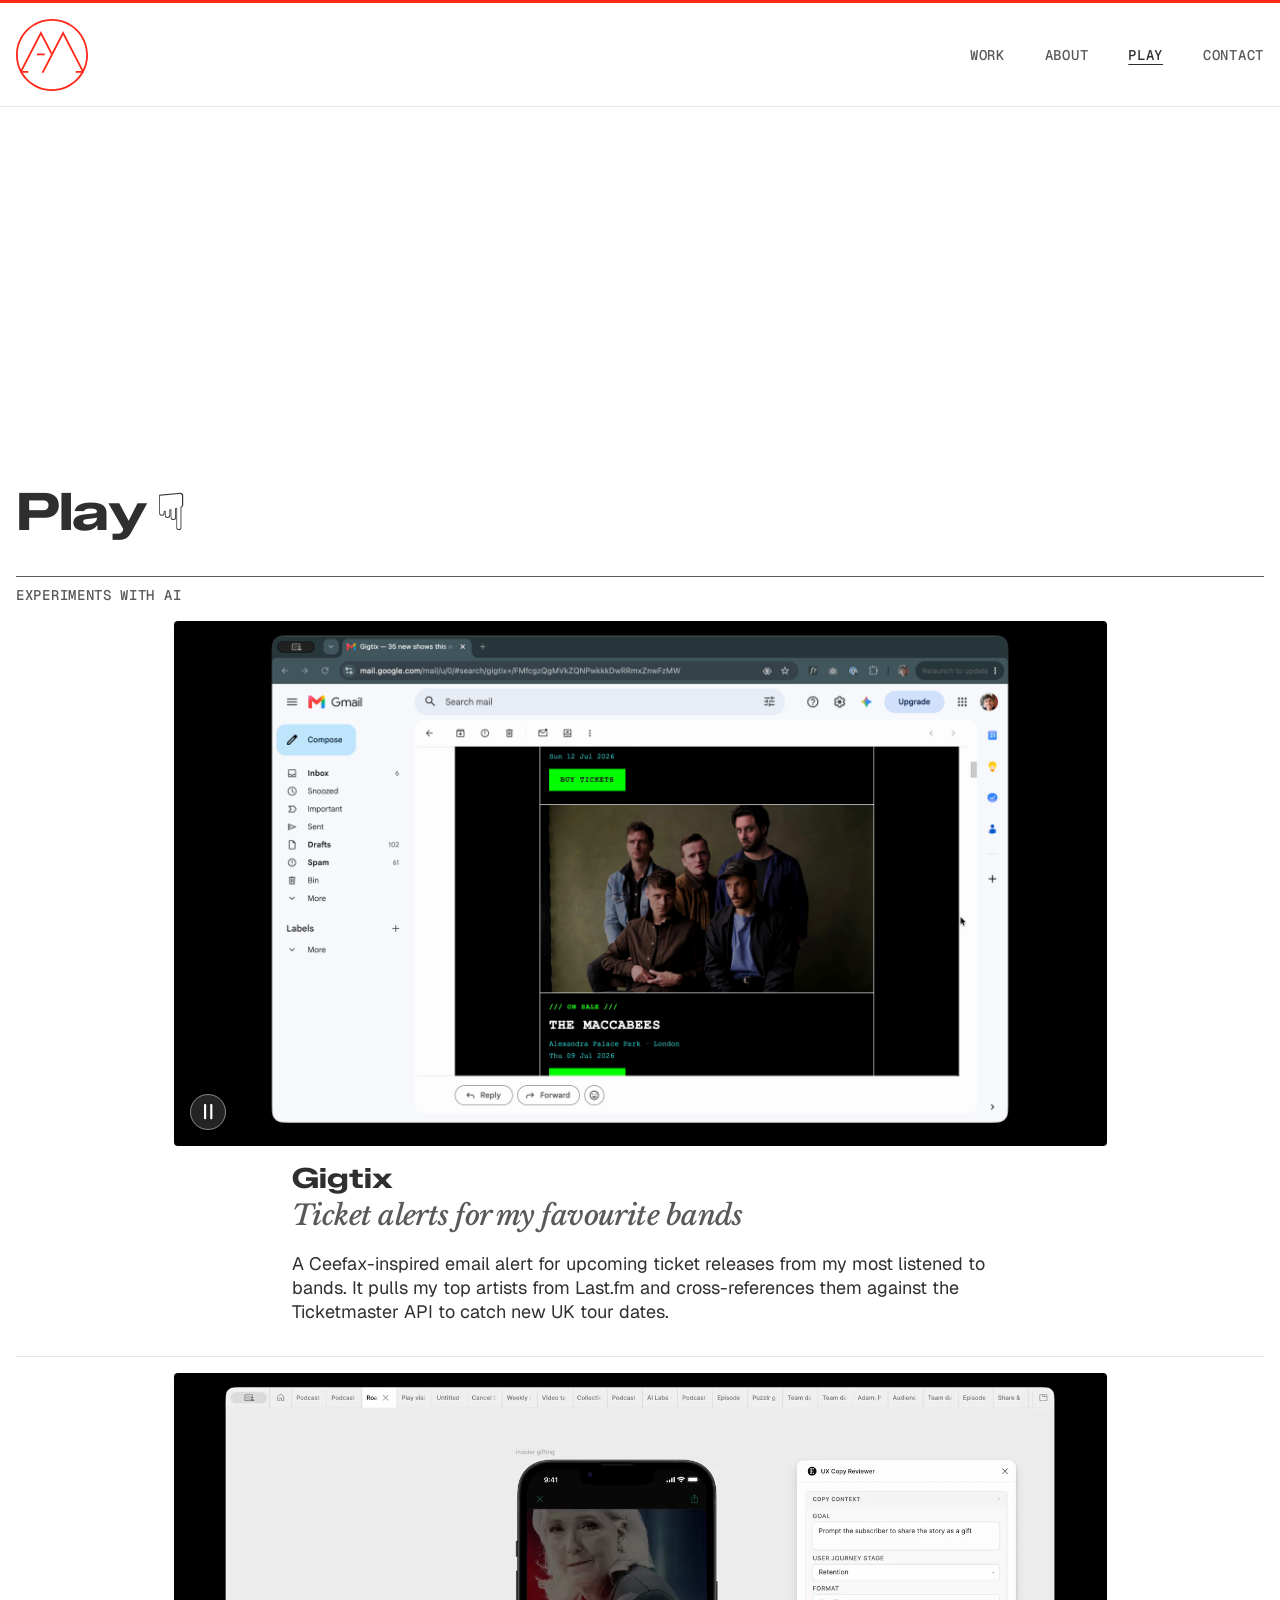
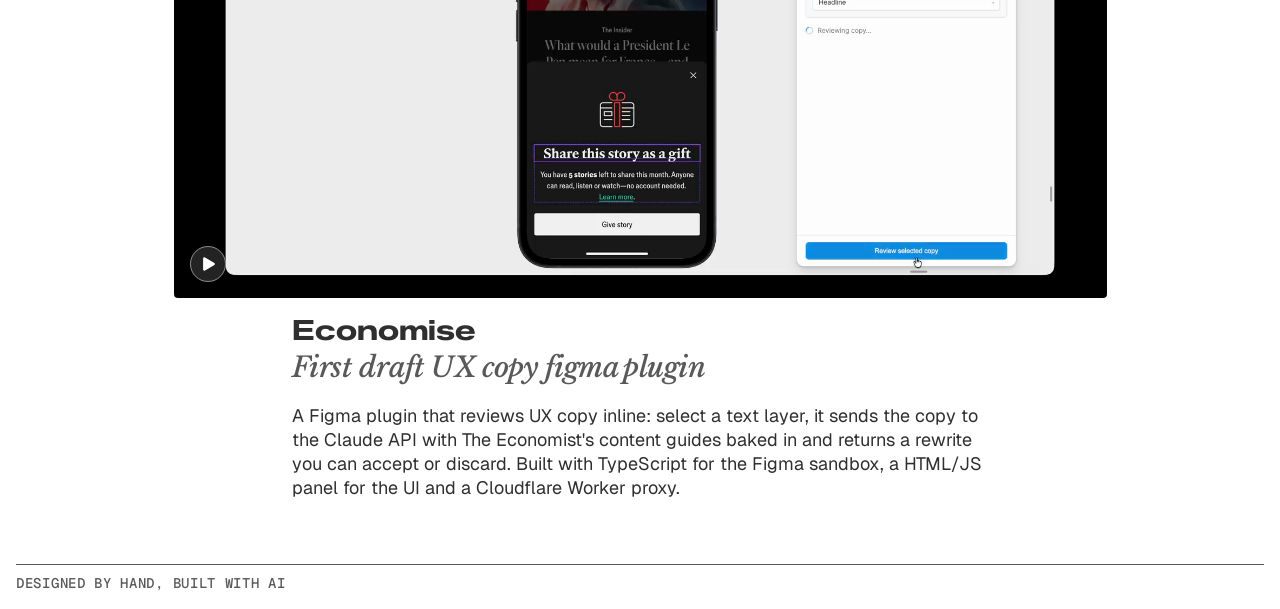
==== play.html @ e1aeb425 "Add Play page with animated hero and video experiment teasers Adds a new Play page (linked from the " ====
<!DOCTYPE html>
<html lang="en">
  <head>
    <meta charset="UTF-8" />
    <meta name="viewport" content="width=device-width, initial-scale=1.0" />
    <meta
      name="description"
      content="Play — experiments with AI from Adam Morris, designer, developer, and builder."
    />
    <meta name="theme-color" content="#0f172a" />

    <meta property="og:title" content="Play — Adam Morris" />
    <meta
      property="og:description"
      content="Experiments with AI from Adam Morris — designer, developer, and builder."
    />
    <meta property="og:type" content="website" />
    <meta property="og:url" content="https://example.com/play.html" />
    <meta property="og:locale" content="en_US" />

    <meta name="twitter:card" content="summary" />
    <meta name="twitter:title" content="Play — Adam Morris" />
    <meta
      name="twitter:description"
      content="Experiments with AI from Adam Morris — designer, developer, and builder."
    />

    <link rel="icon" href="assets/favicon.svg" type="image/svg+xml" />
    <link rel="preconnect" href="https://fonts.googleapis.com" />
    <link rel="preconnect" href="https://fonts.gstatic.com" crossorigin />
    <link
      href="https://fonts.googleapis.com/css2?family=Geist+Mono:wght@500&display=swap"
      rel="stylesheet"
    />
    <link
      href="https://fonts.googleapis.com/css2?family=Zalando+Sans+Expanded:wght@300;700&display=swap"
      rel="stylesheet"
    />
    <link
      href="https://fonts.googleapis.com/css2?family=Geist:wght@400;700&display=swap"
      rel="stylesheet"
    />
    <link
      href="https://fonts.googleapis.com/css2?family=Libre+Baskerville:ital,wght@1,400;1,700&display=swap"
      rel="stylesheet"
    />
    <link rel="stylesheet" href="css/styles.css" />

    <title>Play — Adam Morris</title>
  </head>
  <body>
    <a class="skip-link" href="#main">Skip to main content</a>

    <header class="site-nav" aria-label="Primary">
      <div class="site-nav__rule" aria-hidden="true"></div>
      <div class="site-nav__spacer" aria-hidden="true"></div>
      <nav class="site-nav__masthead">
        <a class="site-nav__logo" href="index.html#top" aria-label="Home">
          <img src="assets/nav-logo.svg" alt="" width="72" height="72" />
        </a>
        <ul class="site-nav__links">
          <li><a href="index.html#work">WORK</a></li>
          <li><a href="index.html#about">ABOUT</a></li>
          <li><a href="play.html" aria-current="page">PLAY</a></li>
          <li><a href="index.html#contact">CONTACT</a></li>
        </ul>
      </nav>
      <div class="site-nav__spacer" aria-hidden="true"></div>
      <div class="rule rule--thin site-nav__bottom-rule" aria-hidden="true"></div>
    </header>

    <main id="main" class="page" tabindex="-1">
      <div id="top" class="page__top" aria-hidden="true"></div>

      <section class="page-header page-header--play" aria-labelledby="hero-heading">
        <div class="page-header__inner">
          <div class="page-header__titleblock">
            <h1 id="hero-heading" class="page-header__name play-title" aria-label="Play">
              <span class="play-title__letters" aria-hidden="true"><span class="play-letter" data-letter>P</span><span class="play-letter" data-letter>l</span><span class="play-letter" data-letter>a</span><span class="play-letter" data-letter>y</span></span><button type="button" class="play-letter play-letter--symbol" id="playReset" data-letter aria-label="Replay animation">☟</button>
            </h1>
          </div>
        </div>
      </section>

      <section id="experiments" class="page-section" aria-labelledby="experiments-heading">
        <header class="page-section__header">
          <div class="rule rule--thin" aria-hidden="true"></div>
          <h2 id="experiments-heading" class="page-section__kicker">EXPERIMENTS WITH AI</h2>
        </header>

        <article class="teaser teaser--single">
          <div class="teaser__media teaser__media--black" data-video-teaser>
            <video
              class="teaser__img"
              poster="assets/figma/gigtix.png"
              muted
              loop
              playsinline
              preload="metadata"
              data-video
            >
              <source src="assets/video/gigtix.mp4" type="video/mp4" />
            </video>
            <button class="teaser__btn" type="button" aria-label="Play video" data-video-toggle>
              <svg viewBox="0 0 36 36" aria-hidden="true">
                <circle class="teaser__btn__bg" cx="18" cy="18" r="18" />
                <circle class="teaser__btn__ring" cx="18" cy="18" r="17.5" fill="none" />
                <path
                  class="teaser__btn__glyph"
                  data-glyph
                  transform="translate(13.091 11.365) scale(0.8474)"
                  d="M0 14.1152V1.54688C0 1.02539 0.134766 0.638672 0.404297 0.386719C0.673828 0.128906 0.993164 0 1.3623 0C1.69043 0 2.01562 0.09375 2.33789 0.28125L12.832 6.39844C13.2188 6.62695 13.5 6.84668 13.6758 7.05762C13.8574 7.26855 13.9482 7.52637 13.9482 7.83105C13.9482 8.12988 13.8574 8.3877 13.6758 8.60449C13.5 8.81543 13.2188 9.03223 12.832 9.25488L2.33789 15.3809C2.01562 15.5684 1.69043 15.6621 1.3623 15.6621C0.993164 15.6621 0.673828 15.5332 0.404297 15.2754C0.134766 15.0176 0 14.6309 0 14.1152Z"
                />
              </svg>
            </button>
          </div>
          <div class="teaser__body">
            <div class="teaser__intro">
              <hgroup class="teaser-heading">
                <h3 class="teaser-heading__title">Gigtix</h3>
                <p class="teaser-heading__sub">Ticket alerts for my favourite bands</p>
              </hgroup>
            </div>
            <p class="teaser__desc">
              A Ceefax-inspired email alert for upcoming ticket releases from my most listened to bands. It
              pulls my top artists from Last.fm and cross-references them against the Ticketmaster API to
              catch new UK tour dates.
            </p>
          </div>
        </article>

        <div class="rule rule--thin" aria-hidden="true"></div>

        <article class="teaser teaser--single teaser--last">
          <div class="teaser__media teaser__media--black" data-video-teaser>
            <video
              class="teaser__img"
              poster="assets/figma/economise.png"
              muted
              loop
              playsinline
              preload="metadata"
              data-video
            >
              <source src="assets/video/economise.mp4" type="video/mp4" />
            </video>
            <button class="teaser__btn" type="button" aria-label="Play video" data-video-toggle>
              <svg viewBox="0 0 36 36" aria-hidden="true">
                <circle class="teaser__btn__bg" cx="18" cy="18" r="18" />
                <circle class="teaser__btn__ring" cx="18" cy="18" r="17.5" fill="none" />
                <path
                  class="teaser__btn__glyph"
                  data-glyph
                  transform="translate(13.091 11.365) scale(0.8474)"
                  d="M0 14.1152V1.54688C0 1.02539 0.134766 0.638672 0.404297 0.386719C0.673828 0.128906 0.993164 0 1.3623 0C1.69043 0 2.01562 0.09375 2.33789 0.28125L12.832 6.39844C13.2188 6.62695 13.5 6.84668 13.6758 7.05762C13.8574 7.26855 13.9482 7.52637 13.9482 7.83105C13.9482 8.12988 13.8574 8.3877 13.6758 8.60449C13.5 8.81543 13.2188 9.03223 12.832 9.25488L2.33789 15.3809C2.01562 15.5684 1.69043 15.6621 1.3623 15.6621C0.993164 15.6621 0.673828 15.5332 0.404297 15.2754C0.134766 15.0176 0 14.6309 0 14.1152Z"
                />
              </svg>
            </button>
          </div>
          <div class="teaser__body">
            <div class="teaser__intro">
              <hgroup class="teaser-heading">
                <h3 class="teaser-heading__title">Economise</h3>
                <p class="teaser-heading__sub">First draft UX copy figma plugin</p>
              </hgroup>
            </div>
            <p class="teaser__desc">
              A Figma plugin that reviews UX copy inline: select a text layer, it sends the copy to the
              Claude API with The Economist's content guides baked in and returns a rewrite you can accept
              or discard. Built with TypeScript for the Figma sandbox, a HTML/JS panel for the UI and a
              Cloudflare Worker proxy.
            </p>
          </div>
        </article>
      </section>

      <section class="page-section page-section--footer" aria-label="Footer">
        <header class="page-section__header">
          <div class="rule rule--thin" aria-hidden="true"></div>
          <p class="page-section__kicker">DESIGNED BY HAND, BUILT WITH AI</p>
        </header>
      </section>
    </main>

    <script src="assets/js/main.js" defer></script>
    <script src="assets/js/play.js" defer></script>
    <script>
      (function () {
        const nav = document.querySelector(".site-nav");
        if (!nav) return;

        function update() {
          nav.classList.toggle("is-scrolled", window.scrollY > 0);
        }

        window.addEventListener("scroll", update, { passive: true });
        update();
      })();
    </script>
  </body>
</html>
---- css/styles.css ----
/* --------------------------------------------------------------------------
   Design tokens
   -------------------------------------------------------------------------- */
:root {
  --color-bg: #ffffff;
  --color-bg-elevated: #ffffff;
  --color-text: #2f2f2f;
  --color-text-muted: #595959;
  --color-accent: #2563eb;
  --color-accent-hover: #1d4ed8;
  --color-border: #e2e8f0;
  --color-border-subtle: #f0f0f0;
  --color-hero-bg: #ffffff;
  --color-hero-text: #2f2f2f;
  --color-hero-muted: #595959;
  --color-red: #ff2919;

  --font-sans: "Geist", ui-sans-serif, system-ui, -apple-system, "Segoe UI", Roboto,
    "Helvetica Neue", Arial, sans-serif;

  --space-1: 0.25rem;
  --space-2: 0.5rem;
  --space-3: 0.75rem;
  --space-4: 1rem;
  --space-6: 1.5rem;
  --space-8: 2rem;
  --space-12: 3rem;
  --space-16: 4rem;
  --space-24: 6rem;

  --radius-sm: 6px;
  --radius-md: 10px;
  --shadow-sm: 0 1px 2px rgba(15, 23, 42, 0.06);
  --max-content: 42rem;
  --page-width: 1440px;
  --page-gutter: 16px;
  --content-width: 1408px;

  --nav-height: 106px;
  --nav-rule-height: 3px;
  --nav-pad-x: 16px;
  --nav-link-gap: 40px;
  --nav-link-color: #595959;
  --nav-rule-color: var(--color-red);

  --transition-fast: 150ms ease;

  --hero-name-size: 52px;
  --hero-name-line: 52px;
  --hero-name-size-sm: 44px;
  --hero-name-line-sm: 44px;

  --hero-headline-size: 44px;
  --hero-headline-line: 52px;
  --hero-headline-size-sm: 28px;
  --hero-headline-line-sm: 32px;
}

*,
*::before,
*::after {
  box-sizing: border-box;
}

html {
  scroll-behavior: smooth;
}

@media (prefers-reduced-motion: reduce) {
  html {
    scroll-behavior: auto;
  }

  *,
  *::before,
  *::after {
    animation-duration: 0.01ms !important;
    animation-iteration-count: 1 !important;
    transition-duration: 0.01ms !important;
  }
}

body {
  margin: 0;
  font-family: var(--font-sans);
  font-size: 1.0625rem;
  line-height: 1.6;
  color: var(--color-text);
  background-color: var(--color-bg);
}

img {
  max-width: 100%;
  height: auto;
}

/* --------------------------------------------------------------------------
   Accessibility
   -------------------------------------------------------------------------- */
.skip-link {
  position: absolute;
  top: var(--space-2);
  left: var(--space-2);
  z-index: 100;
  padding: var(--space-2) var(--space-4);
  font-weight: 600;
  color: var(--color-hero-bg);
  background: var(--color-bg-elevated);
  border-radius: var(--radius-sm);
  box-shadow: var(--shadow-sm);
  text-decoration: none;
  clip: rect(0 0 0 0);
  clip-path: inset(50%);
  width: 1px;
  height: 1px;
  overflow: hidden;
  white-space: nowrap;
}

.skip-link:focus {
  clip: auto;
  clip-path: none;
  width: auto;
  height: auto;
  outline: 2px solid var(--color-accent);
  outline-offset: 2px;
}

:focus-visible {
  outline: 2px solid var(--color-accent);
  outline-offset: 2px;
}

.button:focus-visible {
  outline-offset: 4px;
}

/* --------------------------------------------------------------------------
   Page layout
   -------------------------------------------------------------------------- */
.page {
  width: 100%;
  max-width: none;
  margin: 0;
  padding: var(--nav-height) var(--nav-pad-x) 0;
}

.page__top {
  position: absolute;
  top: 0;
  left: 0;
  width: 1px;
  height: 1px;
  overflow: hidden;
}

.rule {
  width: 100%;
  background: var(--color-border);
}

.rule--thin {
  height: 1px;
}

.muted {
  color: var(--color-text-muted);
}

/* --------------------------------------------------------------------------
   Header block (Figma "Header")
   -------------------------------------------------------------------------- */
.page-header {
  min-height: 432px;
  display: flex;
  align-items: flex-end;
  padding: 0 0 0 0;
  margin-top: 0;
}

.page-header__inner {
  width: 100%;
  display: flex;
  flex-direction: column;
  gap: 56px;
  align-items: flex-start;
  justify-content: flex-end;
  padding-bottom: 0;
}

.page-header__titleblock {
  width: 694px;
  max-width: 100%;
}

.page-header__name {
  margin: 0;
  font-family: "Zalando Sans Expanded", var(--font-sans);
  font-weight: 700;
  font-size: var(--hero-name-size);
  line-height: var(--hero-name-line);
  letter-spacing: -0.02em;
  color: var(--color-text);
}

.page-header__label {
  margin: 0;
  font-family: "Geist Mono", ui-monospace, SFMono-Regular, Menlo, Monaco, Consolas,
    "Liberation Mono", "Courier New", monospace;
  font-weight: 500;
  font-size: 14px;
  line-height: 20px;
  letter-spacing: 0.7px;
  text-transform: uppercase;
  color: var(--color-text-muted);
}

.page-header__headline {
  margin: 0;
  width: 100%;
  font-family: "Zalando Sans Expanded", var(--font-sans);
  font-weight: 300;
  font-size: var(--hero-headline-size);
  line-height: var(--hero-headline-line);
  letter-spacing: -0.02em;
  color: var(--color-text);
}

/* --------------------------------------------------------------------------
   Play page
   -------------------------------------------------------------------------- */
.play-title__letters {
  display: inline-block;
}

.play-letter {
  display: inline-block;
  opacity: 0;
  transition: opacity 120ms ease;
  transform: translateY(0);
}

.play-letter--symbol {
  margin-left: 0.16em;
  border: 0;
  padding: 0;
  background: transparent;
  font: inherit;
  color: inherit;
  cursor: pointer;
  transition: color var(--transition-fast);
}

.play-letter--symbol:hover,
.play-letter--symbol:focus-visible {
  color: var(--color-red);
}

.teaser.teaser--single {
  flex-direction: column;
  align-items: center;
  margin-bottom: 32px;
}

.teaser--single.teaser--last {
  margin-bottom: 64px;
}

.teaser--single .teaser__media {
  width: 100%;
  max-width: 933px;
  flex: none;
}

.teaser--single .teaser__body {
  width: 100%;
  max-width: 696px;
  flex: none;
}

/* --------------------------------------------------------------------------
   Sections
   -------------------------------------------------------------------------- */
.page-section {
  margin-top: 38px;
  scroll-margin-top: calc(var(--nav-height) + 24px);
}

.page-section__header {
  display: flex;
  flex-direction: column;
  gap: 8px;
  margin-bottom: 16px;
}

.page-section__header .rule {
  background: var(--color-text-muted);
}

.page-section__kicker {
  margin: 0;
  font-family: "Geist Mono", ui-monospace, SFMono-Regular, Menlo, Monaco, Consolas,
    "Liberation Mono", "Courier New", monospace;
  font-weight: 500;
  font-size: 14px;
  line-height: 20px;
  letter-spacing: 0.7px;
  color: var(--color-text-muted);
}

/* --------------------------------------------------------------------------
   Work teasers
   -------------------------------------------------------------------------- */
.teaser {
  display: flex;
  gap: 16px;
  align-items: center;
  width: 100%;
  margin: 16px 0;
}

.teaser__body {
  flex: 459 1 0;
  display: flex;
  flex-direction: column;
  gap: 18px;
}

.teaser__intro {
  display: flex;
  flex-direction: column;
  gap: 8px;
}

.teaser__fly {
  margin: 0;
  font-family: "Geist Mono", ui-monospace, SFMono-Regular, Menlo, Monaco, Consolas,
    "Liberation Mono", "Courier New", monospace;
  font-weight: 600;
  font-size: 14px;
  line-height: 18px;
  letter-spacing: 0.7px;
  color: var(--color-red);
}

.teaser-heading {
  display: flex;
  flex-direction: column;
  gap: 4px;
  margin: 0;
}

.teaser-heading__title {
  margin: 0;
  font-family: "Zalando Sans Expanded", var(--font-sans);
  font-weight: 700;
  font-size: 28px;
  line-height: 32px;
  letter-spacing: 0;
  color: var(--color-text);
}

.teaser-heading__sub {
  margin: 0;
  font-family: "Libre Baskerville", serif;
  font-style: italic;
  font-weight: 500;
  font-size: 28px;
  line-height: 36px;
  letter-spacing: -0.56px;
  color: var(--color-text-muted);
}

.teaser__desc {
  margin: 0;
  font-family: var(--font-sans);
  font-weight: 400;
  font-size: 18px;
  line-height: 24px;
  color: var(--color-text);
}

.teaser__year {
  margin: 0;
  font-family: "Geist Mono", ui-monospace, SFMono-Regular, Menlo, Monaco, Consolas,
    "Liberation Mono", "Courier New", monospace;
  font-weight: 500;
  font-size: 14px;
  line-height: 20px;
  letter-spacing: 0.7px;
  color: var(--color-text-muted);
}

.teaser__cta {
  display: inline-flex;
  align-items: center;
  justify-content: center;
  align-self: flex-start;
  height: 44px;
  padding: 12px;
  border-radius: 2px;
  background: var(--color-text);
  color: #fff;
  text-decoration: none;
  transition: background-color var(--transition-fast);
  font-family: "Geist Mono", ui-monospace, SFMono-Regular, Menlo, Monaco, Consolas,
    "Liberation Mono", "Courier New", monospace;
  font-weight: 500;
  font-size: 14px;
  line-height: 20px;
  letter-spacing: 0.7px;
}

.teaser__cta:hover {
  background: var(--color-text-muted);
}

.teaser__media {
  aspect-ratio: 933 / 525;
  flex: 933 1 0;
  position: relative;
  overflow: hidden;
  border-radius: 4px;
  background: #fff;
}

.teaser__media--red {
  background: #d03223;
  display: grid;
  place-items: center;
}

.teaser__media--red .teaser__img {
  position: absolute;
  inset: 0;
  width: 100%;
  height: 100%;
  object-fit: contain;
}

.teaser__media--espresso {
  background: linear-gradient(to bottom, #223076, #5fc6a8);
  display: grid;
  place-items: center;
}

.teaser__media--espresso .teaser__img {
  position: absolute;
  inset: 0;
  width: 100%;
  height: 100%;
  object-fit: contain;
}

[data-parallax] {
  transform: scale(1.18);
  will-change: transform;
}

@media (prefers-reduced-motion: reduce) {
  [data-parallax] {
    transform: none;
  }
}

.teaser__media--black {
  background: #000;
}

.teaser__media--black .teaser__img {
  object-fit: contain;
}

.teaser__img {
  width: 100%;
  height: 100%;
  object-fit: cover;
  display: block;
}

.teaser__img--slide {
  position: absolute;
  inset: 0;
  opacity: 0;
  transition: opacity 900ms ease;
}

.teaser__img--slide.is-active {
  opacity: 1;
  z-index: 1;
}

.teaser__btn {
  position: absolute;
  left: 16px;
  bottom: 16px;
  width: 36px;
  height: 36px;
  padding: 0;
  border: 0;
  border-radius: 50%;
  background: transparent;
  cursor: pointer;
}

.teaser__btn svg {
  width: 36px;
  height: 36px;
  display: block;
}

.teaser__btn__bg {
  fill: #2f2f2f;
  fill-opacity: 0.75;
  transition: fill-opacity var(--transition-fast);
}

.teaser__btn__ring {
  stroke: #ffffff;
  stroke-width: 1;
  stroke-opacity: 0.45;
  transition: stroke-opacity var(--transition-fast);
}

.teaser__btn__glyph {
  fill: #ffffff;
}

.teaser__btn:hover .teaser__btn__bg {
  fill-opacity: 0.9;
}

.teaser__btn:hover .teaser__btn__ring {
  stroke-opacity: 0.65;
}

.teaser__btn:active .teaser__btn__bg {
  fill-opacity: 1;
}

.teaser__btn:active .teaser__btn__ring {
  stroke-opacity: 0.85;
}

.teaser__pager {
  position: absolute;
  right: 16px;
  bottom: 16px;
  z-index: 2;
  display: flex;
  gap: 16px;
}

.teaser__pager-btn {
  width: 36px;
  height: 36px;
  padding: 0;
  border: 0;
  border-radius: 50%;
  background: transparent;
  cursor: pointer;
}

.teaser__pager-btn svg {
  width: 36px;
  height: 36px;
  display: block;
}

.teaser__pager-btn__bg {
  fill: #2f2f2f;
  fill-opacity: 0.75;
  transition: fill-opacity var(--transition-fast);
}

.teaser__pager-btn__ring {
  stroke: #ffffff;
  stroke-opacity: 0.45;
  transition: stroke-opacity var(--transition-fast);
}

.teaser__pager-btn__glyph {
  fill: #ffffff;
}

.teaser__pager-btn:hover .teaser__pager-btn__bg {
  fill-opacity: 0.9;
}

.teaser__pager-btn:hover .teaser__pager-btn__ring {
  stroke-opacity: 0.65;
}

.teaser__pager-btn:active .teaser__pager-btn__bg {
  fill-opacity: 1;
}

.teaser__pager-btn:active .teaser__pager-btn__ring {
  stroke-opacity: 0.85;
}

/* --------------------------------------------------------------------------
   About / contact
   -------------------------------------------------------------------------- */
.about {
  display: grid;
  grid-template-columns: 696fr 103fr 577fr;
  gap: 16px;
  align-items: start;
}

.about__spacer {
  height: 432px;
}

.about__text {
  font-size: 18px;
  line-height: 24px;
  color: var(--color-text);
}

.about__text p {
  margin: 0 0 24px;
}

.about__text p:last-child {
  margin-bottom: 0;
}

.about__text a {
  color: inherit;
  text-decoration: underline;
}

.about__jobs {
  display: flex;
  flex-direction: column;
  gap: 16px;
}

.job {
  display: flex;
  gap: 16px;
  align-items: flex-start;
  justify-content: flex-end;
}

.job__company {
  flex: 221 1 0;
}

.job__org {
  margin: 0;
  font-family: "Geist Mono", ui-monospace, SFMono-Regular, Menlo, Monaco, Consolas,
    "Liberation Mono", "Courier New", monospace;
  font-weight: 600;
  font-size: 14px;
  line-height: 18px;
  letter-spacing: 0.7px;
  color: var(--color-red);
  text-transform: uppercase;
}

.job__org a {
  color: inherit;
  text-decoration: none;
}

.job__org a:hover {
  text-decoration: underline;
}

.job__dates {
  margin: 0;
  font-family: "Geist Mono", ui-monospace, SFMono-Regular, Menlo, Monaco, Consolas,
    "Liberation Mono", "Courier New", monospace;
  font-weight: 500;
  font-size: 14px;
  line-height: 20px;
  color: var(--color-text-muted);
}

.job__roles {
  flex: 340 1 0;
  display: flex;
  flex-direction: column;
  gap: 16px;
}

.role {
  display: flex;
  flex-direction: column;
}

.role__title {
  margin: 0;
  font-family: var(--font-sans);
  font-weight: 700;
  font-size: 14px;
  line-height: 20px;
  color: var(--color-text);
}

.role__dates {
  margin: 0;
  font-family: "Libre Baskerville", serif;
  font-style: italic;
  font-weight: 400;
  font-size: 14px;
  line-height: 20px;
  color: var(--color-text-muted);
}

.teaser__overlay {
  position: absolute;
  right: 32px;
  bottom: 32px;
  width: 260px;
  height: auto;
  box-shadow: 0 0 32px rgba(0, 0, 0, 0.15);
}

/* Events list teasers (Figma "EVENTS AND INTERVIEWS") */
.list-teaser {
  display: flex;
  gap: 16px;
  align-items: flex-start;
  width: 100%;
  margin: 16px 0;
  position: relative;
}

.list-teaser__body {
  flex: 1052 1 0;
}

.list-teaser__media {
  aspect-ratio: 340 / 191;
  flex: 340 1 0;
  border-radius: 4px;
  position: relative;
  overflow: hidden;
  background: #fff;
}

.list-teaser__link {
  position: absolute;
  inset: 0;
  z-index: 1;
}

.list-teaser--linked .list-teaser__img {
  transition: opacity var(--transition-fast);
}

.list-teaser--linked:hover .teaser-heading__sub {
  text-decoration: underline;
}

.list-teaser--linked:hover .list-teaser__img {
  opacity: 0.9;
}

.list-teaser__media--black {
  background: #000;
}

.list-teaser__img {
  position: absolute;
  inset: 0;
  width: 100%;
  height: 100%;
  object-fit: cover;
}

.list-teaser__img--contain {
  object-fit: contain;
}

.list-teaser__media--stack2 .stack__top {
  position: absolute;
  inset: 0;
  object-fit: cover;
}

.list-teaser__media--stack3 .stack__top {
  position: absolute;
  inset: 0;
  transform: scale(2.07) translate(-0.8%, -17.6%);
  transform-origin: center;
  object-fit: cover;
}

.list-teaser__media--stack3 .stack__top2 {
  position: absolute;
  inset: 0;
  transform: scale(1.09) translate(-2.9%, -8.4%);
  transform-origin: center;
  object-fit: cover;
}

/* Writing teasers (Figma "WRITING") */
.writing-grid {
  display: grid;
  grid-template-columns: repeat(4, 1fr);
  gap: 16px;
  margin: 16px 0 32px;
}

.writing-card {
  position: relative;
}

.writing-card__media {
  border-radius: 4px;
  border: 1px solid var(--color-border-subtle);
  overflow: hidden;
  background: #fff;
  margin-bottom: 16px;
}

.writing-card__img {
  width: 100%;
  height: auto;
  display: block;
  transition: opacity var(--transition-fast);
}

.writing-card__title {
  margin: 0 0 8px;
  font-family: "Zalando Sans Expanded", var(--font-sans);
  font-weight: 700;
  font-size: 21px;
  line-height: 26px;
  letter-spacing: 0;
  color: var(--color-text);
}

.writing-card__link {
  position: absolute;
  inset: 0;
  z-index: 1;
}

.writing-card:hover .writing-card__title {
  text-decoration: underline;
}

.writing-card:hover .writing-card__img {
  opacity: 0.9;
}

.writing-card__desc {
  margin: 0 0 16px;
  font-family: var(--font-sans);
  font-weight: 400;
  font-size: 18px;
  line-height: 24px;
  color: var(--color-text);
  display: -webkit-box;
  -webkit-line-clamp: 3;
  -webkit-box-orient: vertical;
  overflow: hidden;
}

.writing-card__meta {
  margin: 0 0 32px;
  font-family: "Geist Mono", ui-monospace, SFMono-Regular, Menlo, Monaco, Consolas,
    "Liberation Mono", "Courier New", monospace;
  font-weight: 500;
  font-size: 14px;
  line-height: 20px;
  letter-spacing: 0.7px;
  color: var(--color-text-muted);
}

.writing-cta {
  margin-top: 0;
}

.contact-links {
  font-family: var(--font-sans);
  font-weight: 700;
  font-size: 18px;
  line-height: 32px;
}

.contact-links a {
  display: block;
  color: var(--color-text);
  text-decoration: none;
}

.contact-links a:hover {
  text-decoration: underline;
}

/* Navigation */
.site-nav {
  position: fixed;
  inset: 0 0 auto 0;
  z-index: 100;
  background: #ffffff;
}

.site-nav__rule {
  height: var(--nav-rule-height);
  background: var(--nav-rule-color);
  width: 100%;
}

.site-nav__spacer {
  height: 8px;
  width: 100%;
}

.site-nav__bottom-rule {
  opacity: 0;
  transition: opacity var(--transition-fast);
}

.site-nav.is-scrolled .site-nav__bottom-rule {
  opacity: 1;
}

.site-nav__masthead {
  display: flex;
  align-items: center;
  justify-content: space-between;
  height: calc(var(--nav-height) - var(--nav-rule-height) - 16px);
  padding: 0 var(--nav-pad-x);
}

.site-nav__logo {
  display: block;
  width: 72px;
  height: 72px;
  flex: 0 0 auto;
}

.site-nav__logo img {
  display: block;
  width: 72px;
  height: 72px;
}

.site-nav__links {
  display: flex;
  align-items: center;
  justify-content: flex-end;
  gap: var(--nav-link-gap);
  margin: 0;
  padding: 0;
  list-style: none;
  font-family: "Geist Mono", ui-monospace, SFMono-Regular, Menlo, Monaco, Consolas, "Liberation Mono",
    "Courier New", monospace;
  font-weight: 500;
  font-size: 14px;
  line-height: 20px;
  letter-spacing: 0.7px;
  color: var(--nav-link-color);
}

.site-nav__links a {
  color: inherit;
  text-decoration: none;
  transition: color var(--transition-fast);
}

.site-nav__links a:hover {
  color: var(--color-text);
}

.site-nav__links a[aria-current="page"] {
  color: var(--color-text);
  text-decoration: underline;
  text-underline-offset: 4px;
}

/* --------------------------------------------------------------------------
   Responsive
   -------------------------------------------------------------------------- */
@media (max-width: 1024px) {
  .teaser {
    flex-direction: column;
    align-items: stretch;
    margin-bottom: 32px;
  }

  .teaser__body {
    flex: 0 0 auto;
    width: 100%;
  }

  .teaser__media {
    order: -1;
    flex: 0 0 auto;
    width: 100%;
  }

  .list-teaser__body {
    padding-top: 0;
  }

  .writing-grid {
    grid-template-columns: repeat(2, 1fr);
  }
}

@media (max-width: 768px) {
  .about {
    grid-template-columns: 1fr;
    gap: 40px;
  }

  .about__spacer {
    display: none;
  }

  .list-teaser {
    flex-direction: column;
    align-items: stretch;
    margin-bottom: 32px;
  }

  .list-teaser__body {
    flex: 0 0 auto;
    width: 100%;
  }

  .list-teaser__media {
    order: -1;
    flex: 0 0 auto;
    width: 100%;
  }
}

@media (max-width: 640px) {
  .teaser--bbc .teaser__overlay {
    right: 16px;
    bottom: 16px;
    width: 140px;
  }

  .writing-grid {
    grid-template-columns: 1fr;
  }
}

@media (max-width: 756px) {
  :root {
    --nav-height: 84px;
  }

  .site-nav__logo,
  .site-nav__logo img {
    width: 56px;
    height: 56px;
  }

  .page-header__name {
    font-size: var(--hero-name-size-sm);
    line-height: var(--hero-name-line-sm);
  }

  .page-header__headline {
    font-size: var(--hero-headline-size-sm);
    line-height: var(--hero-headline-line-sm);
  }
}

@media (max-width: 480px) {
  .site-nav__masthead {
    padding: 0 var(--space-4);
  }

  .site-nav__links {
    gap: 20px;
    font-size: 12px;
    letter-spacing: 0.6px;
  }

  .page {
    padding: var(--nav-height) var(--space-4) 0;
  }

  .job {
    flex-direction: column;
    align-items: flex-start;
  }

  .job:not(:last-child) {
    margin-bottom: 16px;
  }

  .job__company,
  .job__roles {
    flex: 0 0 auto;
    width: 100%;
  }

  .tweak-panel {
    right: 8px;
    bottom: 8px;
    left: 8px;
    width: auto;
  }
}
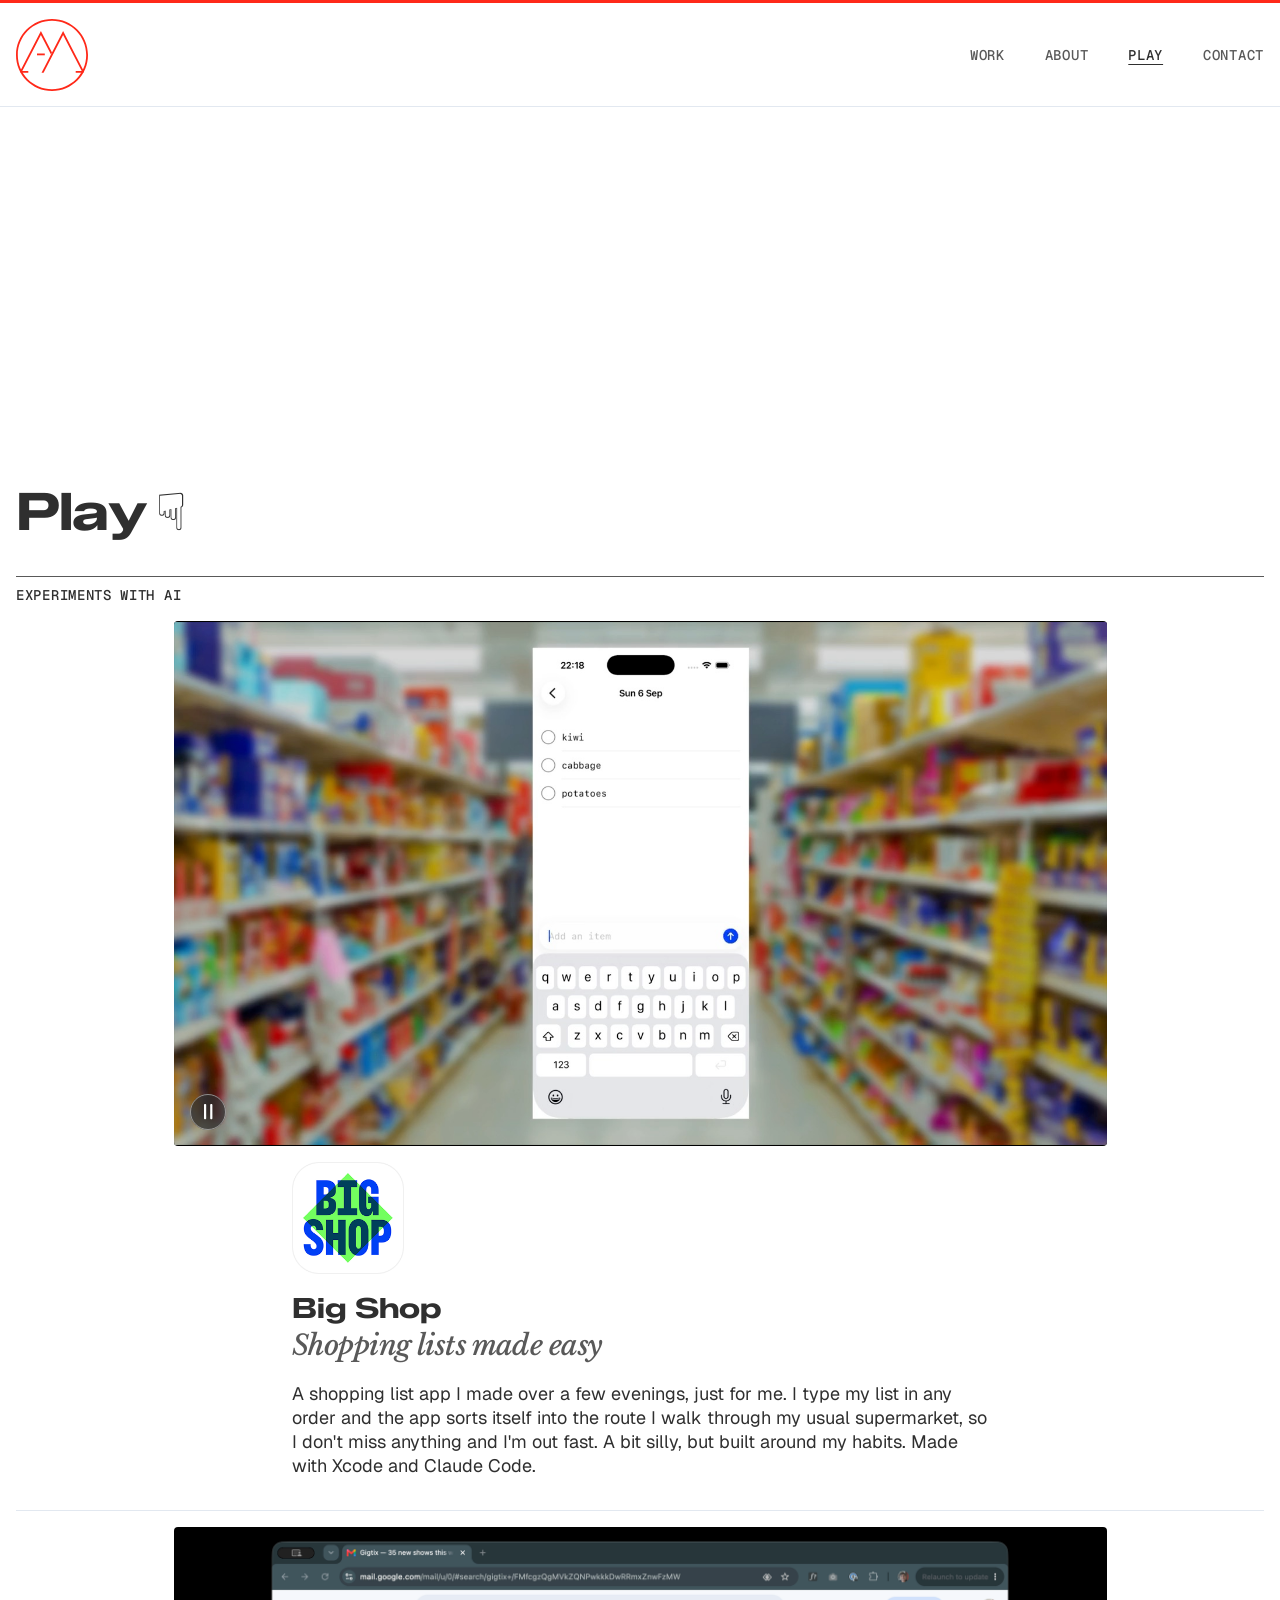
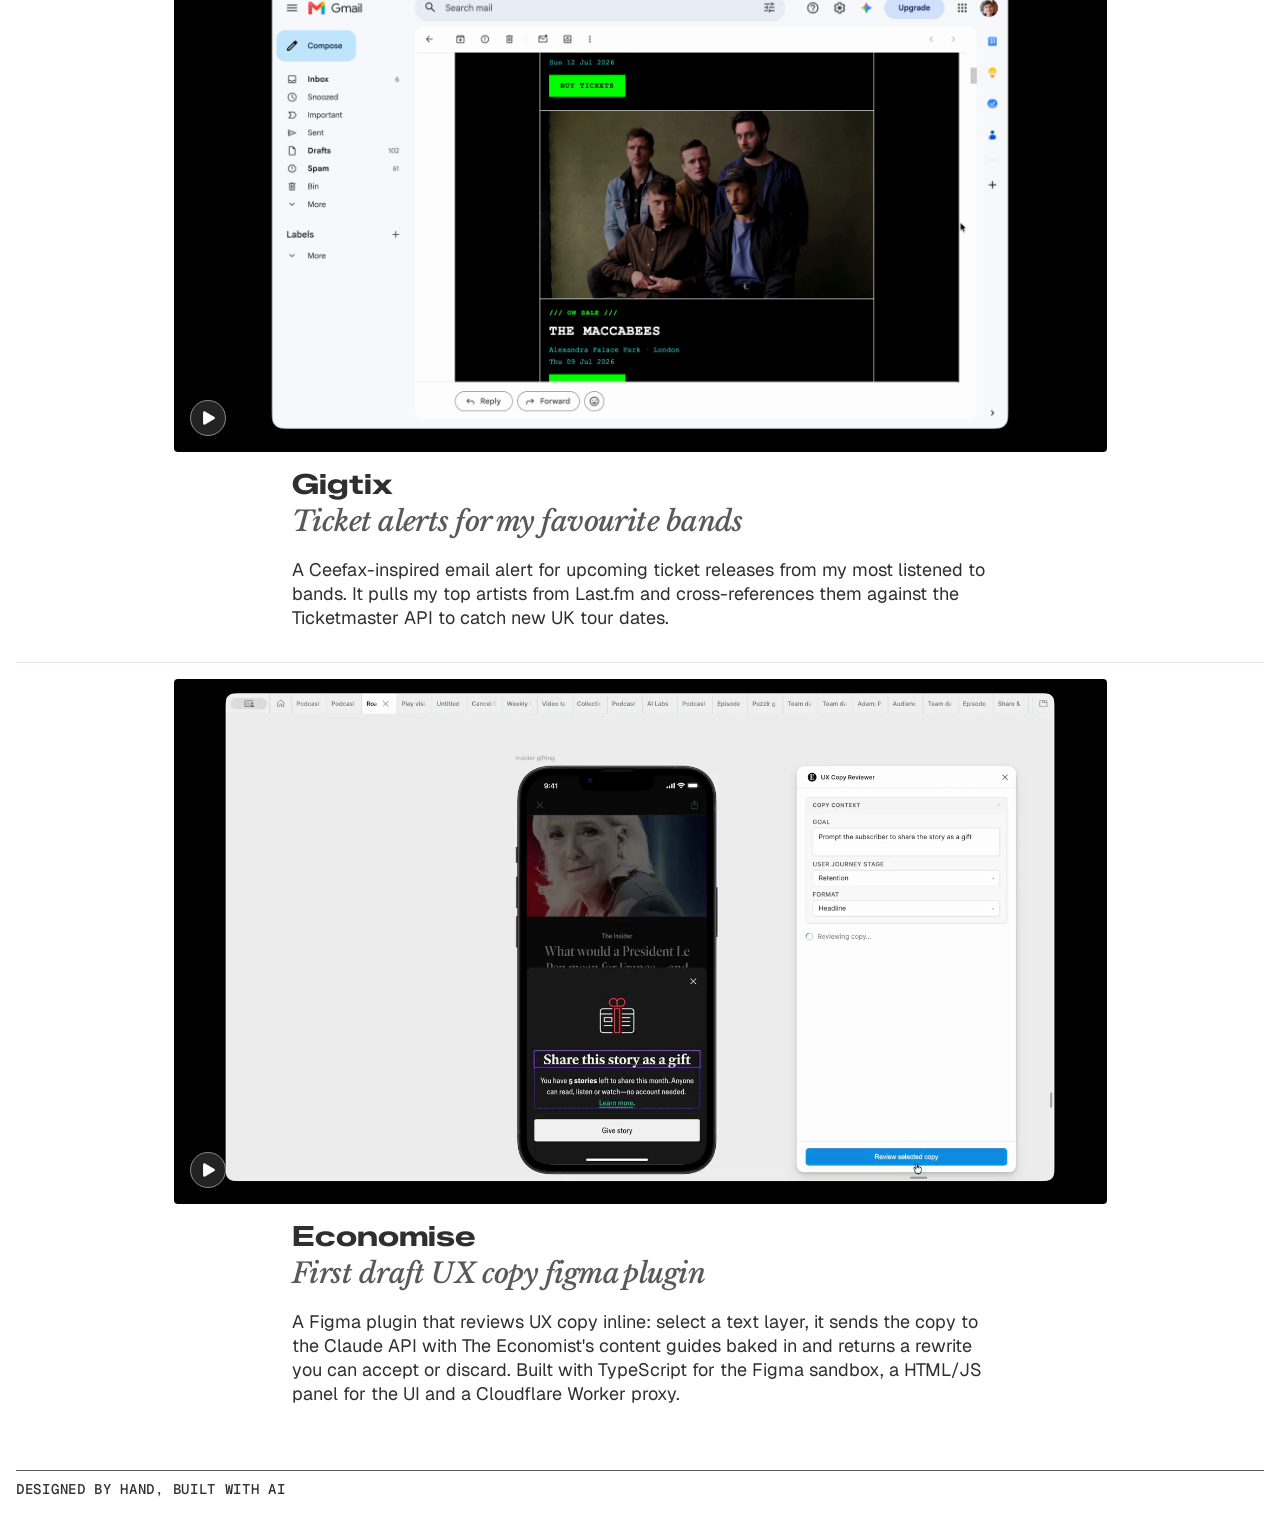
==== commit 69160490: "Add Big Shop experiment to play page Adds a new "Big Shop" item to the experiments list on play.html" ====
--- a/play.html
+++ b/play.html
@@ -8,6 +8,7 @@
       content="Play — experiments with AI from Adam Morris, designer, developer, and builder."
     />
     <meta name="theme-color" content="#0f172a" />
+    <link rel="canonical" href="https://adammorrisdesign.com/play.html" />
 
     <meta property="og:title" content="Play — Adam Morris" />
     <meta
@@ -15,15 +16,19 @@
       content="Experiments with AI from Adam Morris — designer, developer, and builder."
     />
     <meta property="og:type" content="website" />
-    <meta property="og:url" content="https://example.com/play.html" />
+    <meta property="og:url" content="https://adammorrisdesign.com/play.html" />
+    <meta property="og:image" content="https://adammorrisdesign.com/assets/og-image.png" />
+    <meta property="og:image:width" content="1200" />
+    <meta property="og:image:height" content="630" />
     <meta property="og:locale" content="en_US" />
 
-    <meta name="twitter:card" content="summary" />
+    <meta name="twitter:card" content="summary_large_image" />
     <meta name="twitter:title" content="Play — Adam Morris" />
     <meta
       name="twitter:description"
       content="Experiments with AI from Adam Morris — designer, developer, and builder."
     />
+    <meta name="twitter:image" content="https://adammorrisdesign.com/assets/og-image.png" />
 
     <link rel="icon" href="assets/favicon.svg" type="image/svg+xml" />
     <link rel="preconnect" href="https://fonts.googleapis.com" />
@@ -46,7 +51,7 @@
     />
     <link rel="stylesheet" href="css/styles.css" />
 
-    <title>Play — Adam Morris</title>
+    <title>Adam Morris — Product Design Leader | Play</title>
   </head>
   <body>
     <a class="skip-link" href="#main">Skip to main content</a>
@@ -87,6 +92,58 @@
           <div class="rule rule--thin" aria-hidden="true"></div>
           <h2 id="experiments-heading" class="page-section__kicker">EXPERIMENTS WITH AI</h2>
         </header>
+
+        <article class="teaser teaser--single">
+          <div class="teaser__media teaser__media--black" data-video-teaser>
+            <video
+              class="teaser__img"
+              poster="assets/figma/bigshop.jpg"
+              muted
+              loop
+              playsinline
+              preload="metadata"
+              data-video
+            >
+              <source src="assets/video/bigshop-vid-again.mp4" type="video/mp4" />
+            </video>
+            <button class="teaser__btn" type="button" aria-label="Play video" data-video-toggle>
+              <svg viewBox="0 0 36 36" aria-hidden="true">
+                <circle class="teaser__btn__bg" cx="18" cy="18" r="18" />
+                <circle class="teaser__btn__ring" cx="18" cy="18" r="17.5" fill="none" />
+                <path
+                  class="teaser__btn__glyph"
+                  data-glyph
+                  transform="translate(13.091 11.365) scale(0.8474)"
+                  d="M0 14.1152V1.54688C0 1.02539 0.134766 0.638672 0.404297 0.386719C0.673828 0.128906 0.993164 0 1.3623 0C1.69043 0 2.01562 0.09375 2.33789 0.28125L12.832 6.39844C13.2188 6.62695 13.5 6.84668 13.6758 7.05762C13.8574 7.26855 13.9482 7.52637 13.9482 7.83105C13.9482 8.12988 13.8574 8.3877 13.6758 8.60449C13.5 8.81543 13.2188 9.03223 12.832 9.25488L2.33789 15.3809C2.01562 15.5684 1.69043 15.6621 1.3623 15.6621C0.993164 15.6621 0.673828 15.5332 0.404297 15.2754C0.134766 15.0176 0 14.6309 0 14.1152Z"
+                />
+              </svg>
+            </button>
+          </div>
+          <div class="teaser__body">
+            <img
+              class="teaser__appicon"
+              src="assets/figma/bigshopicon.png"
+              alt="Big Shop app icon"
+              width="112"
+              height="112"
+              loading="lazy"
+            />
+            <div class="teaser__intro">
+              <hgroup class="teaser-heading">
+                <h3 class="teaser-heading__title">Big Shop</h3>
+                <p class="teaser-heading__sub">Shopping lists made easy</p>
+              </hgroup>
+            </div>
+            <p class="teaser__desc">
+              A shopping list app I made over a few evenings, just for me. I type my list in any order and
+              the app sorts itself into the route I walk through my usual supermarket, so I don't miss
+              anything and I'm out fast. A bit silly, but built around my habits. Made with Xcode and
+              Claude Code.
+            </p>
+          </div>
+        </article>
+
+        <div class="rule rule--thin" aria-hidden="true"></div>
 
         <article class="teaser teaser--single">
           <div class="teaser__media teaser__media--black" data-video-teaser>
--- a/css/styles.css
+++ b/css/styles.css
@@ -278,6 +278,12 @@
   flex: none;
 }
 
+.teaser__appicon {
+  display: block;
+  width: 112px;
+  height: auto;
+}
+
 /* --------------------------------------------------------------------------
    Sections
    -------------------------------------------------------------------------- */
@@ -298,6 +304,89 @@
 }
 
 .page-section__kicker {
+  margin: 0;
+  font-family: "Geist Mono", ui-monospace, SFMono-Regular, Menlo, Monaco, Consolas,
+    "Liberation Mono", "Courier New", monospace;
+  font-weight: 500;
+  font-size: 14px;
+  line-height: 20px;
+  letter-spacing: 0.7px;
+  color: var(--color-text);
+}
+
+/* --------------------------------------------------------------------------
+   Work teasers
+   -------------------------------------------------------------------------- */
+.teaser {
+  display: flex;
+  gap: 16px;
+  align-items: center;
+  width: 100%;
+  margin: 16px 0;
+}
+
+.teaser__body {
+  flex: 459 1 0;
+  display: flex;
+  flex-direction: column;
+  gap: 18px;
+}
+
+.teaser__intro {
+  display: flex;
+  flex-direction: column;
+  gap: 8px;
+}
+
+.teaser__fly {
+  margin: 0;
+  font-family: "Geist Mono", ui-monospace, SFMono-Regular, Menlo, Monaco, Consolas,
+    "Liberation Mono", "Courier New", monospace;
+  font-weight: 600;
+  font-size: 14px;
+  line-height: 18px;
+  letter-spacing: 0.7px;
+  color: var(--color-red);
+}
+
+.teaser-heading {
+  display: flex;
+  flex-direction: column;
+  gap: 4px;
+  margin: 0;
+}
+
+.teaser-heading__title {
+  margin: 0;
+  font-family: "Zalando Sans Expanded", var(--font-sans);
+  font-weight: 700;
+  font-size: 28px;
+  line-height: 32px;
+  letter-spacing: 0;
+  color: var(--color-text);
+}
+
+.teaser-heading__sub {
+  margin: 0;
+  font-family: "Libre Baskerville", serif;
+  font-style: italic;
+  font-weight: 500;
+  font-size: 28px;
+  line-height: 36px;
+  letter-spacing: -0.56px;
+  color: var(--color-text-muted);
+}
+
+.teaser__desc {
+  margin: 0;
+  font-family: var(--font-sans);
+  font-weight: 400;
+  font-size: 18px;
+  line-height: 24px;
+  color: var(--color-text);
+}
+
+.teaser__year {
   margin: 0;
   font-family: "Geist Mono", ui-monospace, SFMono-Regular, Menlo, Monaco, Consolas,
     "Liberation Mono", "Courier New", monospace;
@@ -308,93 +397,11 @@
   color: var(--color-text-muted);
 }
 
-/* --------------------------------------------------------------------------
-   Work teasers
-   -------------------------------------------------------------------------- */
-.teaser {
-  display: flex;
-  gap: 16px;
-  align-items: center;
-  width: 100%;
-  margin: 16px 0;
-}
-
-.teaser__body {
-  flex: 459 1 0;
-  display: flex;
-  flex-direction: column;
-  gap: 18px;
-}
-
-.teaser__intro {
-  display: flex;
-  flex-direction: column;
-  gap: 8px;
-}
-
-.teaser__fly {
-  margin: 0;
-  font-family: "Geist Mono", ui-monospace, SFMono-Regular, Menlo, Monaco, Consolas,
-    "Liberation Mono", "Courier New", monospace;
-  font-weight: 600;
-  font-size: 14px;
-  line-height: 18px;
-  letter-spacing: 0.7px;
-  color: var(--color-red);
-}
-
-.teaser-heading {
-  display: flex;
-  flex-direction: column;
-  gap: 4px;
-  margin: 0;
-}
-
-.teaser-heading__title {
-  margin: 0;
-  font-family: "Zalando Sans Expanded", var(--font-sans);
-  font-weight: 700;
-  font-size: 28px;
-  line-height: 32px;
-  letter-spacing: 0;
-  color: var(--color-text);
-}
-
-.teaser-heading__sub {
-  margin: 0;
-  font-family: "Libre Baskerville", serif;
-  font-style: italic;
-  font-weight: 500;
-  font-size: 28px;
-  line-height: 36px;
-  letter-spacing: -0.56px;
-  color: var(--color-text-muted);
-}
-
-.teaser__desc {
-  margin: 0;
-  font-family: var(--font-sans);
-  font-weight: 400;
-  font-size: 18px;
-  line-height: 24px;
-  color: var(--color-text);
-}
-
-.teaser__year {
-  margin: 0;
-  font-family: "Geist Mono", ui-monospace, SFMono-Regular, Menlo, Monaco, Consolas,
-    "Liberation Mono", "Courier New", monospace;
-  font-weight: 500;
-  font-size: 14px;
-  line-height: 20px;
-  letter-spacing: 0.7px;
-  color: var(--color-text-muted);
-}
-
 .teaser__cta {
   display: inline-flex;
   align-items: center;
   justify-content: center;
+  gap: 8px;
   align-self: flex-start;
   height: 44px;
   padding: 12px;
@@ -411,6 +418,13 @@
   letter-spacing: 0.7px;
 }
 
+.teaser__cta-icon {
+  flex: none;
+  width: 11px;
+  height: 11px;
+  color: currentColor;
+}
+
 .teaser__cta:hover {
   background: var(--color-text-muted);
 }
@@ -459,6 +473,33 @@
 
 @media (prefers-reduced-motion: reduce) {
   [data-parallax] {
+    transform: none;
+  }
+}
+
+.teaser__img-reveal {
+  --reveal-rise: 28px;
+  --reveal-duration: 0.75s;
+  --reveal-delay: 0.5s;
+  --reveal-ease: cubic-bezier(0.2, 0, 0, 1);
+  position: absolute;
+  inset: 0;
+  opacity: 0;
+  transform: translateY(var(--reveal-rise));
+  animation: teaserImgReveal var(--reveal-duration) var(--reveal-ease) var(--reveal-delay) forwards;
+}
+
+@keyframes teaserImgReveal {
+  to {
+    opacity: 1;
+    transform: translateY(0);
+  }
+}
+
+@media (prefers-reduced-motion: reduce) {
+  .teaser__img-reveal {
+    animation: none;
+    opacity: 1;
     transform: none;
   }
 }
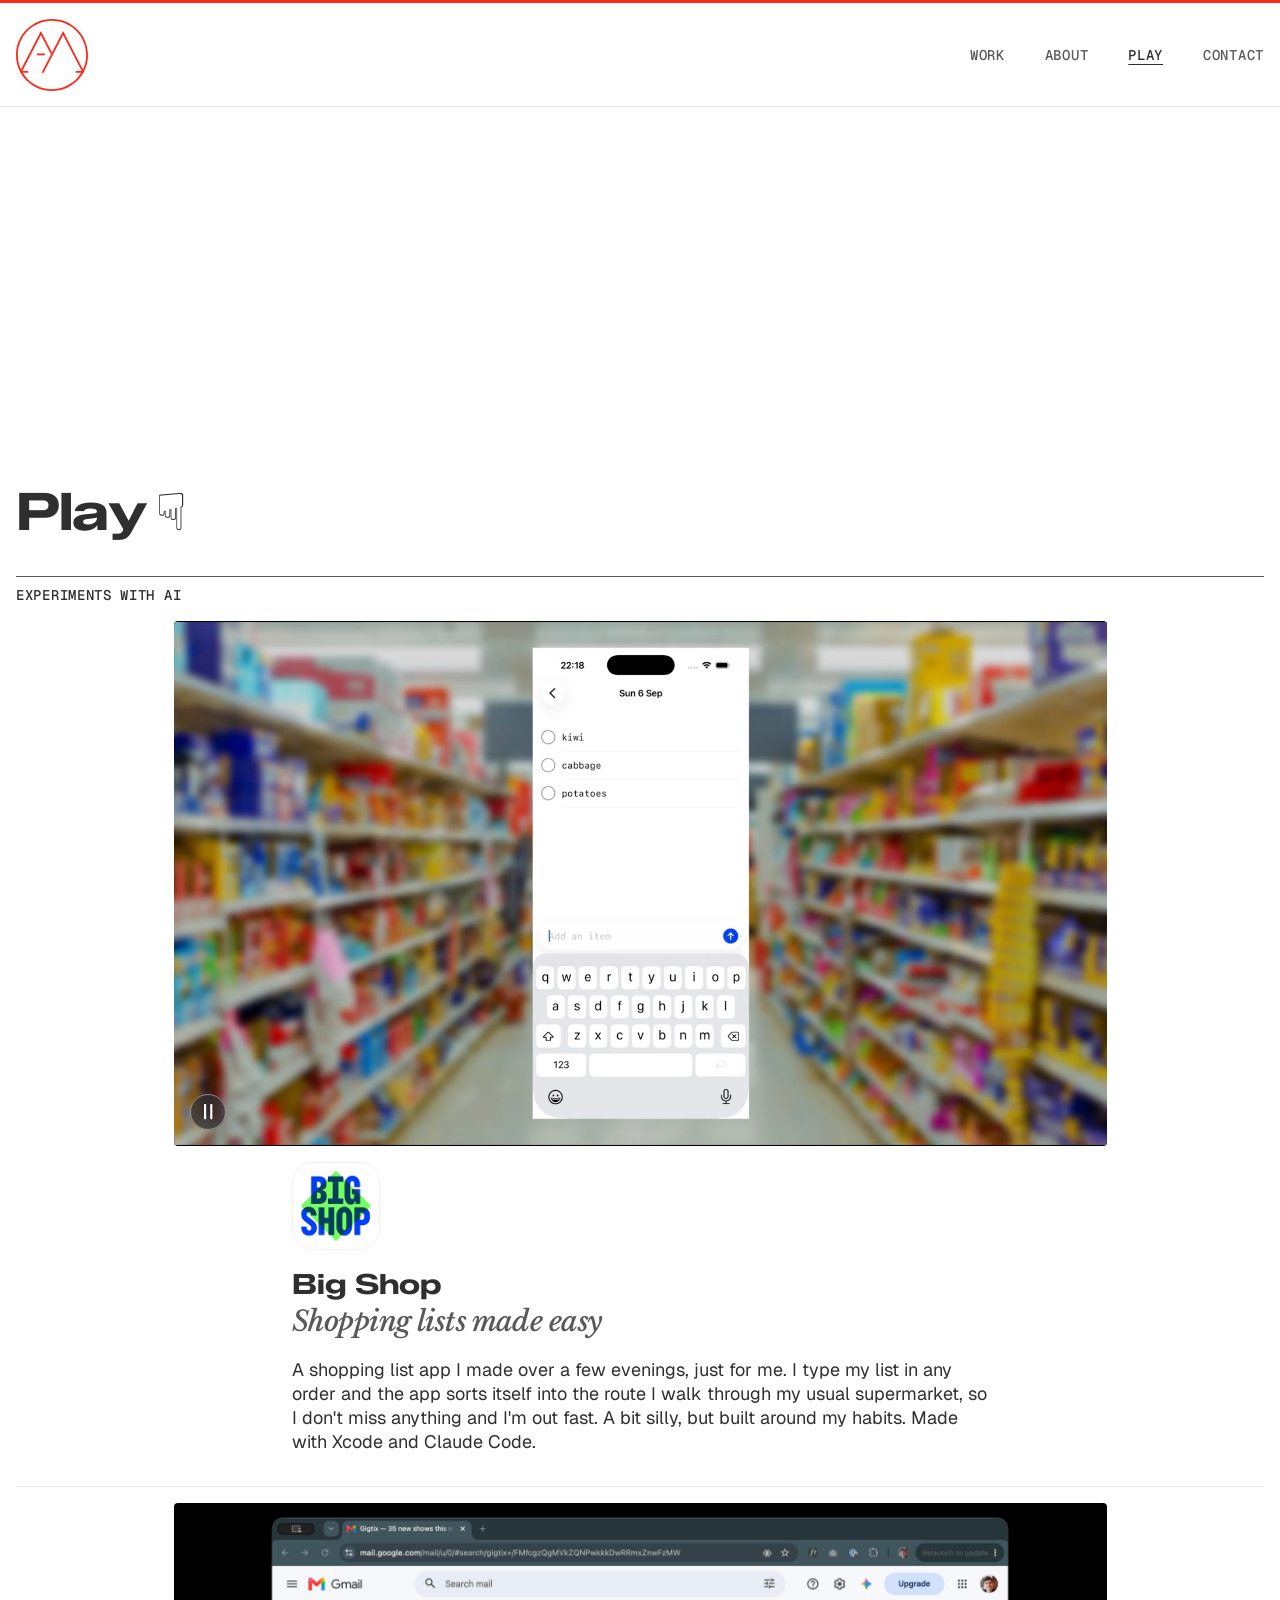
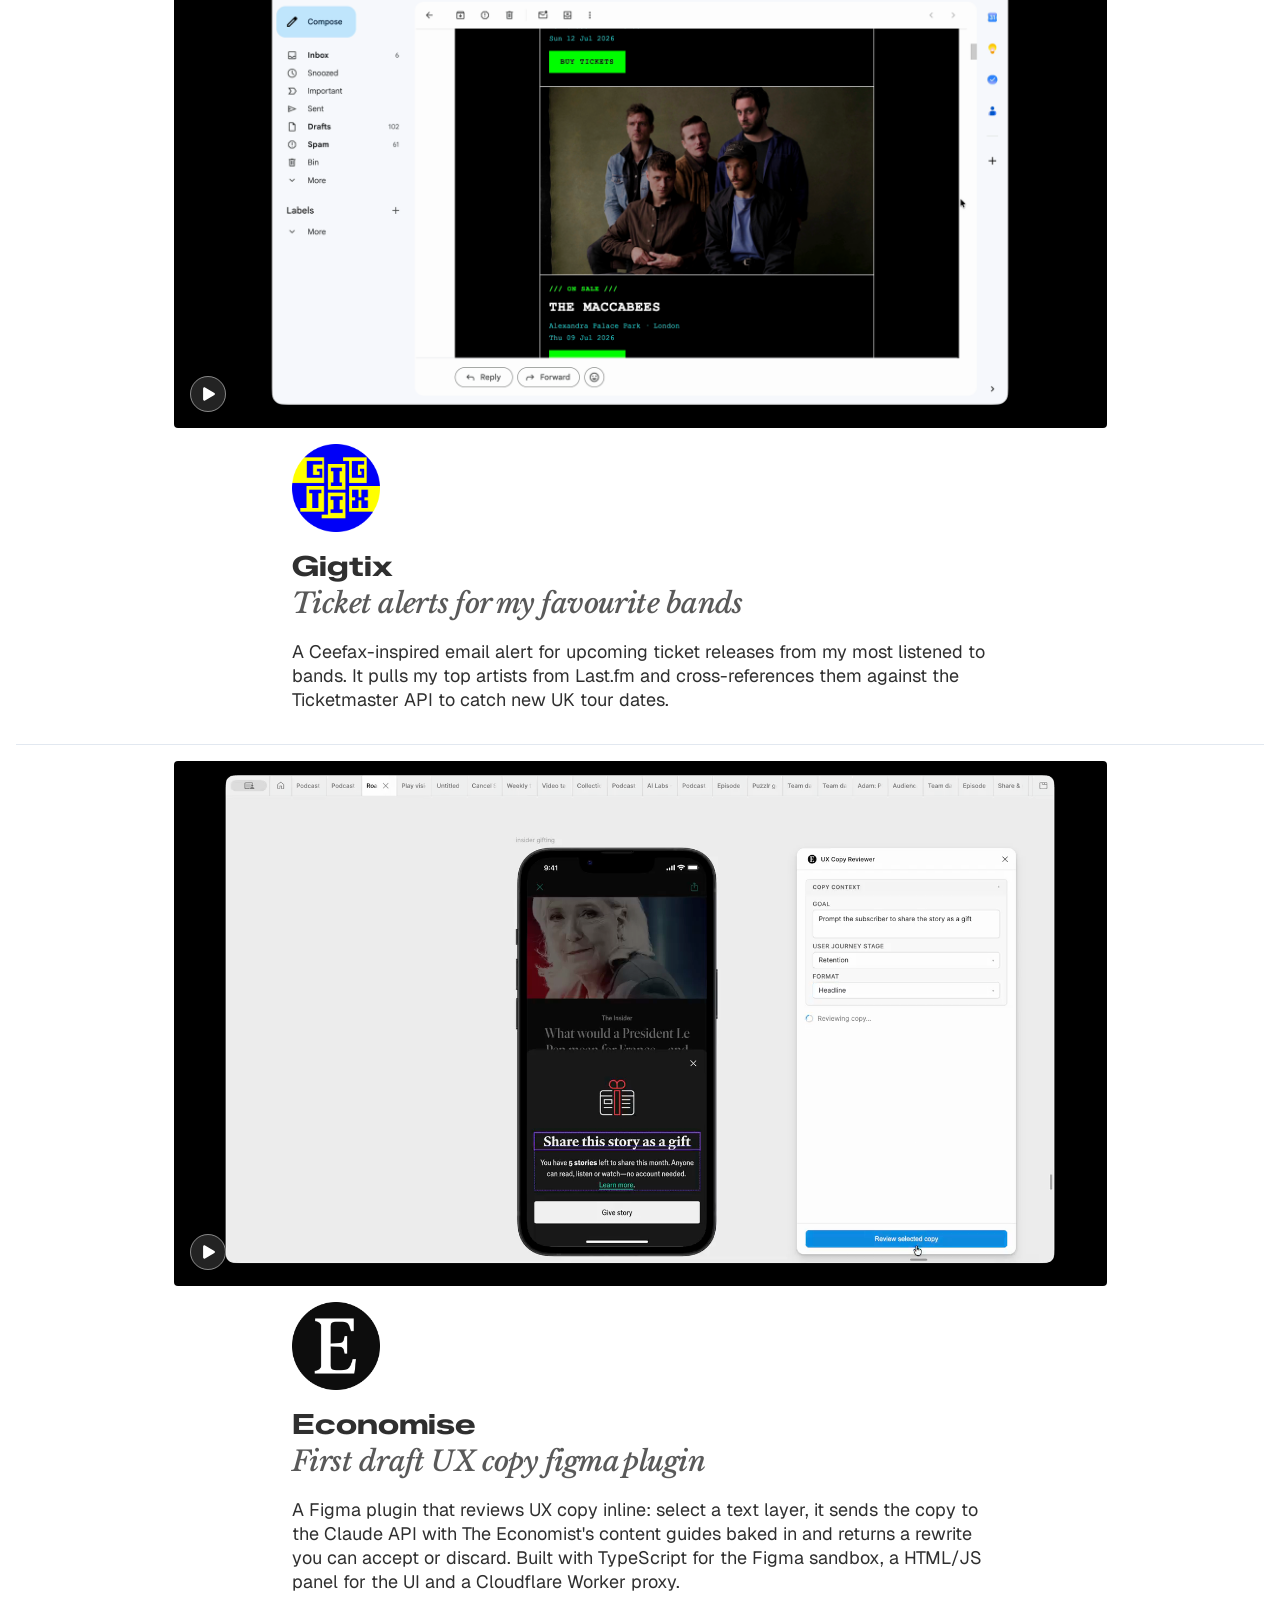
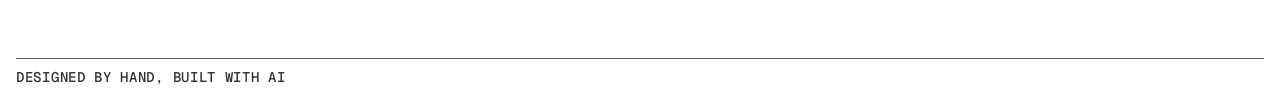
==== commit c26c6820: "Add app icons to Gigtix and Economise, size icons at 88px Extends the app-icon treatment introduced " ====
--- a/play.html
+++ b/play.html
@@ -124,8 +124,8 @@
               class="teaser__appicon"
               src="assets/figma/bigshopicon.png"
               alt="Big Shop app icon"
-              width="112"
-              height="112"
+              width="88"
+              height="88"
               loading="lazy"
             />
             <div class="teaser__intro">
@@ -172,6 +172,14 @@
             </button>
           </div>
           <div class="teaser__body">
+            <img
+              class="teaser__appicon"
+              src="assets/figma/gigtixicon.png"
+              alt="Gigtix app icon"
+              width="88"
+              height="88"
+              loading="lazy"
+            />
             <div class="teaser__intro">
               <hgroup class="teaser-heading">
                 <h3 class="teaser-heading__title">Gigtix</h3>
@@ -215,6 +223,14 @@
             </button>
           </div>
           <div class="teaser__body">
+            <img
+              class="teaser__appicon"
+              src="assets/figma/economiseicon.png"
+              alt="Economise app icon"
+              width="88"
+              height="88"
+              loading="lazy"
+            />
             <div class="teaser__intro">
               <hgroup class="teaser-heading">
                 <h3 class="teaser-heading__title">Economise</h3>
--- a/css/styles.css
+++ b/css/styles.css
@@ -280,7 +280,7 @@
 
 .teaser__appicon {
   display: block;
-  width: 112px;
+  width: 88px;
   height: auto;
 }
 
